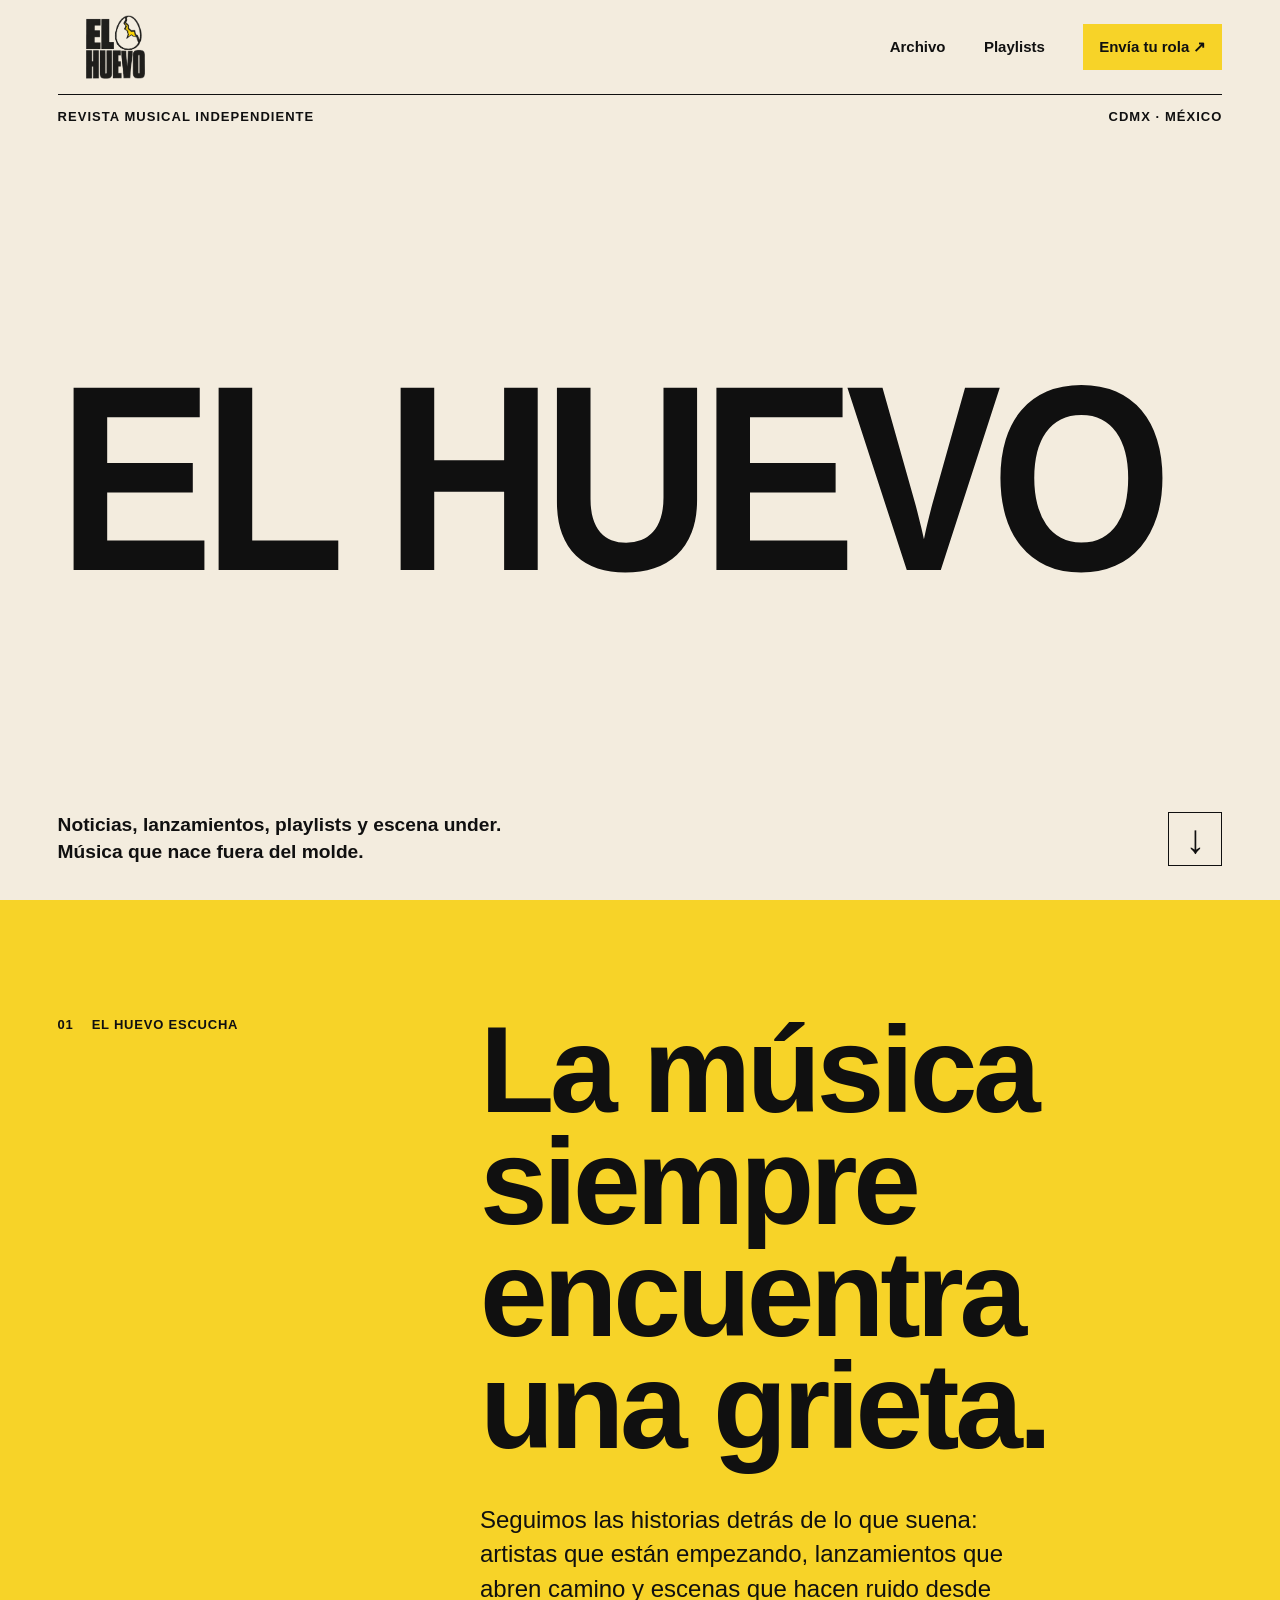
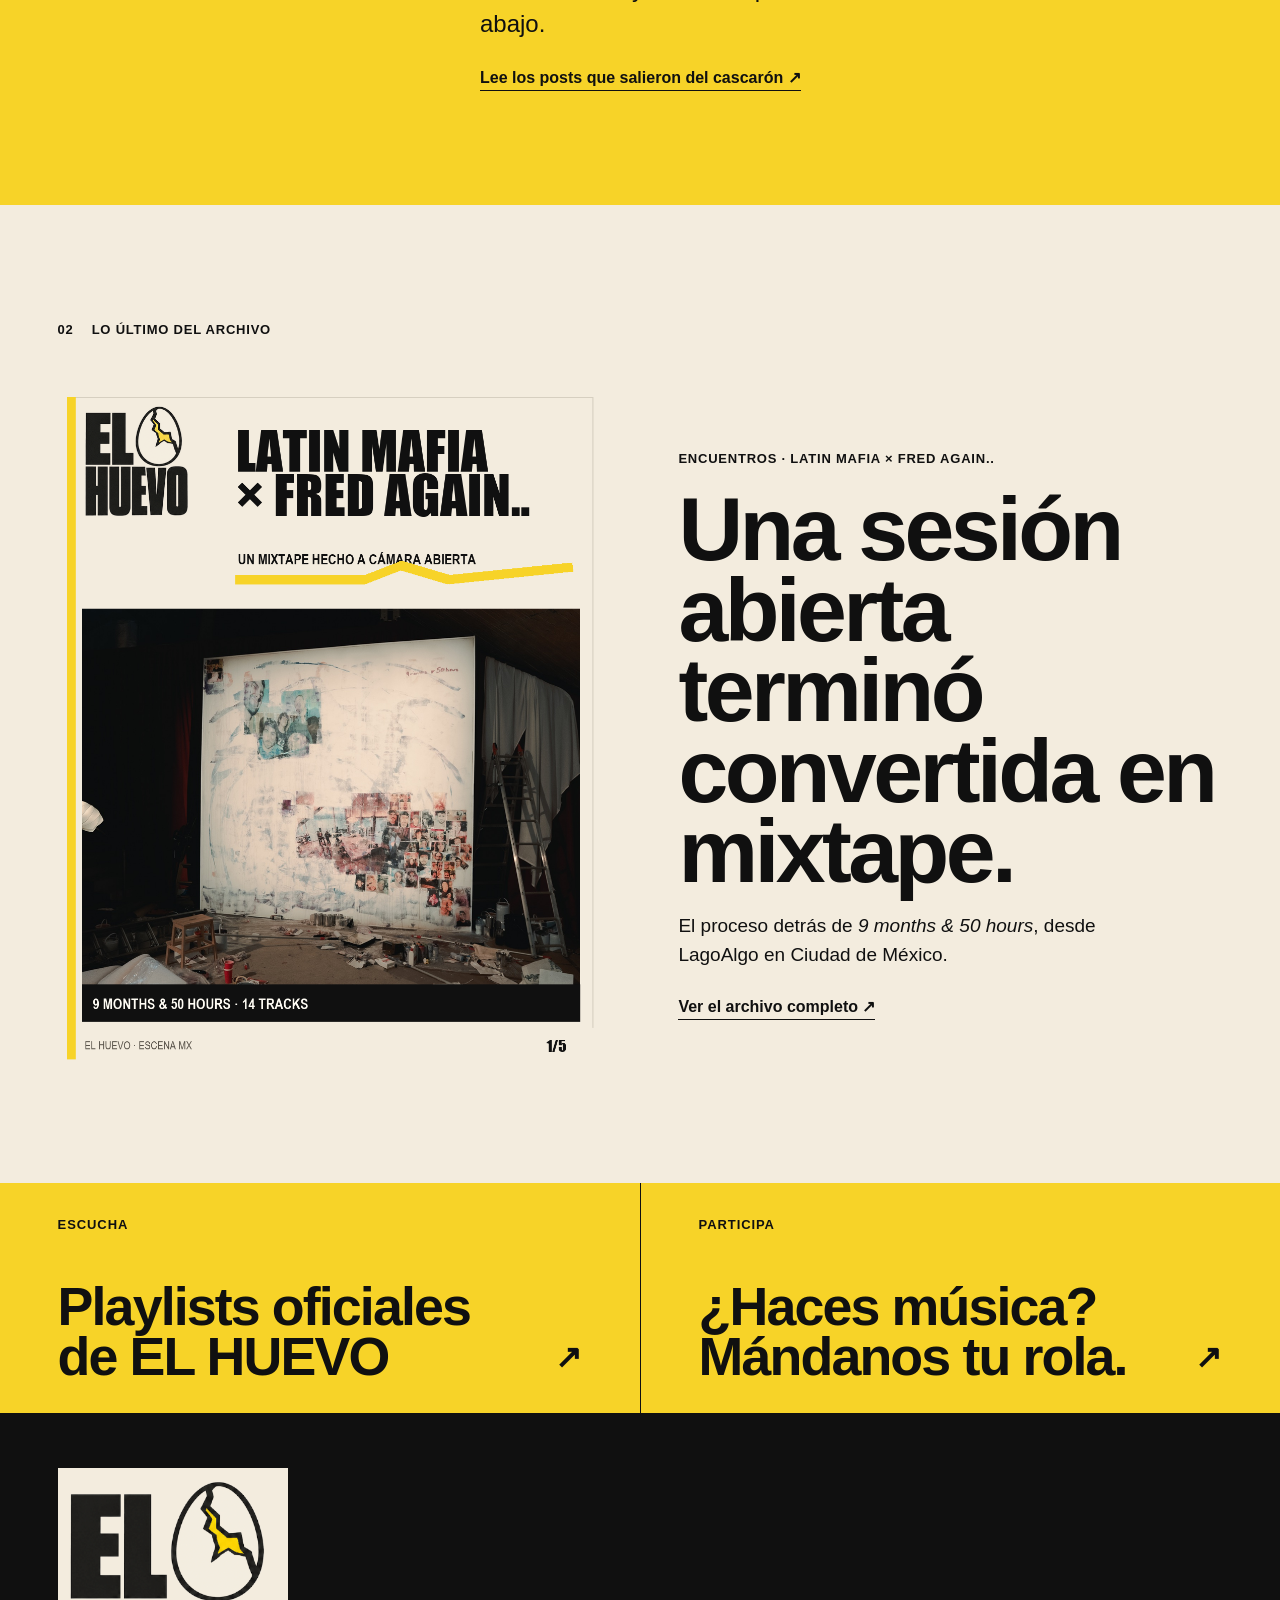
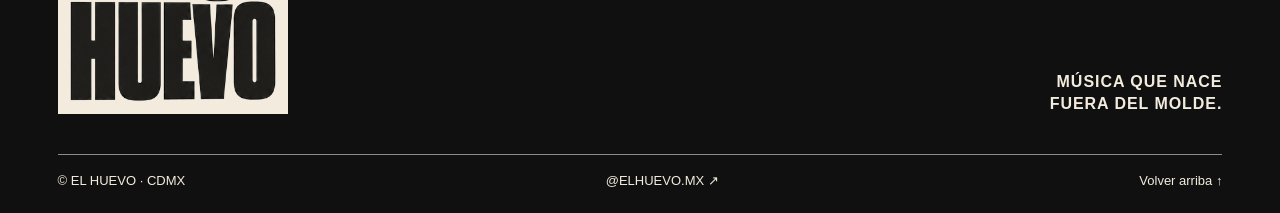
==== index.html @ 940c34d0 "Publish EL HUEVO static website" ====
<!doctype html>
<html lang="es-MX">
<head>
  <meta charset="utf-8"><meta name="viewport" content="width=device-width, initial-scale=1">
  <meta name="theme-color" content="#f3ecde"><meta name="description" content="EL HUEVO: noticias, lanzamientos, playlists y escena under. Música que nace fuera del molde.">
  <title>EL HUEVO — Música que nace fuera del molde</title><link rel="icon" type="image/png" href="assets/logo-el-huevo.png"><link rel="stylesheet" href="styles.css">
</head>
<body>
  <header class="topbar"><a class="brand" href="index.html" aria-label="EL HUEVO, inicio"><img src="assets/logo-el-huevo.png" alt="EL HUEVO"></a>
    <nav aria-label="Navegación principal"><a href="archivo.html">Archivo</a><a href="playlists.html">Playlists</a><a class="nav-send" href="envia.html">Envía tu rola <span aria-hidden="true">↗</span></a></nav>
  </header>
  <main id="inicio">
    <section class="hero" aria-labelledby="hero-title"><div class="hero-meta"><span>REVISTA MUSICAL INDEPENDIENTE</span><span>CDMX · MÉXICO</span></div>
      <h1 id="hero-title">EL HUEVO</h1><div class="hero-bottom"><p>Noticias, lanzamientos, playlists y escena under.<br>Música que nace fuera del molde.</p><a class="arrow-link" href="#ultimas" aria-label="Explora lo último">↓</a></div>
    </section>
    <section class="manifesto"><div class="section-label"><span>01</span><span>EL HUEVO ESCUCHA</span></div><div class="manifesto-copy"><h2>La música<br>siempre encuentra<br>una grieta.</h2><p>Seguimos las historias detrás de lo que suena: artistas que están empezando, lanzamientos que abren camino y escenas que hacen ruido desde abajo.</p><a class="text-link" href="archivo.html">Lee los posts que salieron del cascarón <span aria-hidden="true">↗</span></a></div></section>
    <section class="home-latest" id="ultimas"><div class="section-label"><span>02</span><span>LO ÚLTIMO DEL ARCHIVO</span></div><div class="latest-layout"><a class="latest-image" href="archivo.html"><img src="assets/latin-mafia-portada.png" alt="Portada del post sobre LATIN MAFIA y Fred again.." loading="lazy"></a><div class="latest-copy"><p>ENCUENTROS · LATIN MAFIA × FRED AGAIN..</p><h2>Una sesión abierta terminó convertida en mixtape.</h2><p>El proceso detrás de <em>9 months &amp; 50 hours</em>, desde LagoAlgo en Ciudad de México.</p><a class="text-link" href="archivo.html">Ver el archivo completo <span aria-hidden="true">↗</span></a></div></div></section>
    <section class="home-links"><a href="playlists.html"><span>ESCUCHA</span><strong>Playlists oficiales de EL HUEVO</strong><b aria-hidden="true">↗</b></a><a href="envia.html"><span>PARTICIPA</span><strong>¿Haces música? Mándanos tu rola.</strong><b aria-hidden="true">↗</b></a></section>
  </main>
  <footer><div class="footer-top"><a class="footer-logo" href="index.html" aria-label="Volver al inicio"><img src="assets/logo-el-huevo.png" alt="EL HUEVO"></a><p>MÚSICA QUE NACE<br>FUERA DEL MOLDE.</p></div><div class="footer-bottom"><span>© EL HUEVO · CDMX</span><a href="https://www.instagram.com/elhuevo.mx/" target="_blank" rel="noreferrer">@ELHUEVO.MX ↗</a><a href="index.html">Volver arriba ↑</a></div></footer>
</body></html>
---- styles.css ----
@font-face{font-family:LocalGrotesk;src:local("Arial")} 
:root{--paper:#F3ECDE;--ink:#101010;--yellow:#F7D328;--blue:#163885;--margin:clamp(20px,4.5vw,72px);--display:Impact,"Arial Narrow",Arial,sans-serif;--body:LocalGrotesk,Arial,Helvetica,sans-serif}
*{box-sizing:border-box}html{scroll-behavior:smooth}body{margin:0;background:var(--paper);color:var(--ink);font-family:var(--body);font-size:16px;line-height:1.5}a{color:inherit}a:focus-visible,button:focus-visible,select:focus-visible{outline:3px solid var(--yellow);outline-offset:4px}.topbar{height:94px;padding:14px var(--margin);display:flex;align-items:center;justify-content:space-between}.brand{display:block;width:116px;height:64px}.brand img{width:100%;height:100%;object-fit:contain}.topbar nav{display:flex;gap:clamp(18px,3vw,48px);align-items:center}.topbar nav a{text-decoration:none;font-size:15px;font-weight:700}.topbar nav a:hover,.text-link:hover,.playlist-submit:hover{ text-decoration:underline;text-decoration-thickness:2px;text-underline-offset:5px}.nav-send{background:var(--yellow);padding:12px 16px}.hero{min-height:calc(100svh - 94px);padding:0 var(--margin) 34px;display:flex;flex-direction:column;justify-content:space-between;overflow:hidden}.hero-meta{display:flex;justify-content:space-between;border-top:1px solid var(--ink);padding-top:12px;font-size:13px;font-weight:700;letter-spacing:.08em}.hero h1{font-family:var(--display);font-size:clamp(6.8rem,20.7vw,22rem);line-height:.73;letter-spacing:-.045em;white-space:nowrap;margin:4vh 0 2vh;transform:scaleX(.88);transform-origin:left center}.hero-bottom{display:flex;justify-content:space-between;align-items:end}.hero-bottom p{margin:0;font-size:clamp(17px,1.5vw,22px);line-height:1.4;font-weight:600}.arrow-link{font-size:40px;line-height:1;text-decoration:none;border:1px solid var(--ink);width:54px;height:54px;display:grid;place-items:center}.manifesto{background:var(--yellow);padding:clamp(64px,9vw,140px) var(--margin);display:grid;grid-template-columns:1fr 2fr;gap:4vw;min-height:620px}.section-label{font-size:13px;font-weight:700;letter-spacing:.06em;display:flex;gap:18px;align-items:start}.manifesto-copy{max-width:850px}.manifesto h2,.covers h2,.playlists h2,.submit h2{font-family:var(--display);font-weight:900;letter-spacing:-.035em;line-height:.92;margin:0}.manifesto h2{font-size:clamp(3.7rem,9.5vw,9rem)}.manifesto-copy>p{max-width:540px;font-size:clamp(18px,2vw,24px);line-height:1.45;margin:40px 0 24px}.text-link{font-size:16px;font-weight:700;text-decoration:none;border-bottom:1px solid var(--ink);padding-bottom:4px}.covers{padding:clamp(76px,10vw,150px) var(--margin);background:var(--paper)}.covers-heading{display:flex;justify-content:space-between;align-items:end;margin-bottom:50px}.covers-heading>span{font-size:13px;font-weight:700;letter-spacing:.06em}.covers h2{font-size:clamp(3rem,6.8vw,6.5rem)}.cover-grid{display:grid;grid-template-columns:1.1fr .9fr .9fr;gap:clamp(12px,2vw,28px);align-items:start}.cover{display:block;text-decoration:none}.cover img{width:100%;height:auto;aspect-ratio:4/5;object-fit:cover;display:block}.cover-tall{grid-row:span 2}.cover-tall img{aspect-ratio:4/7}.cover-wide{grid-column:2/4}.cover-wide img{aspect-ratio:16/8;object-position:top}.cover span{display:flex;justify-content:space-between;gap:12px;border-top:1px solid var(--ink);margin-top:10px;padding-top:8px;font-size:13px;font-weight:700}.cover span b{font-size:18px}.credit{font-size:13px;max-width:610px;margin:26px 0 0}.playlists{background:var(--blue);color:var(--paper);padding:clamp(72px,9vw,140px) var(--margin);}.playlist-layout{display:grid;grid-template-columns:1.1fr .9fr;gap:8vw;margin-top:52px;align-items:center}.playlists h2{font-size:clamp(4rem,9vw,9rem)}.playlist-layout>div:first-child>p{max-width:460px;font-size:18px;margin:32px 0 0}.playlist-picker{padding:24px 0;border-top:1px solid var(--paper)}.playlist-picker label{display:block;font-size:15px;font-weight:700;margin-bottom:12px}.playlist-picker select{width:100%;padding:14px 4px;background:transparent;color:var(--paper);border:0;border-bottom:1px solid var(--paper);font:inherit;font-size:18px;border-radius:0}.playlist-picker select option{color:var(--ink)}.playlist-button{margin-top:28px;display:flex;justify-content:space-between;padding:16px 18px;background:var(--yellow);color:var(--ink);text-decoration:none;font-weight:700}.playlist-button:hover,.form-button:hover{background:#ffe875}.playlist-note{font-size:13px;line-height:1.45;max-width:460px}.playlist-submit{display:inline-block;margin-top:22px;font-size:15px;font-weight:700;text-decoration:none;border-bottom:1px solid var(--paper);padding-bottom:4px}.submit{padding:clamp(72px,9vw,140px) var(--margin);background:var(--paper)}.submit-layout{display:grid;grid-template-columns:1.25fr .75fr;gap:8vw;margin-top:55px}.submit-title>p:first-child{font-size:13px;font-weight:700;letter-spacing:.04em;margin:0 0 26px}.submit h2{font-size:clamp(4rem,9vw,9.5rem)}.submit-intro{font-size:clamp(18px,2vw,23px);max-width:650px;margin:34px 0 0}.submit-action{padding-top:10px}.submit-action>p:first-child{font-size:18px;max-width:390px;margin:0 0 30px}.form-button{display:flex;gap:18px;justify-content:space-between;align-items:center;background:var(--yellow);padding:18px 20px;text-decoration:none;font-weight:800}.form-note{font-size:14px;max-width:380px;margin:18px 0}footer{padding:55px var(--margin) 22px;background:var(--ink);color:var(--paper)}.footer-top{display:flex;justify-content:space-between;align-items:end;padding-bottom:40px}.footer-top img{width:min(230px,38vw);height:auto;display:block}.footer-top>p{text-align:right;font-weight:700;letter-spacing:.06em;line-height:1.35}.footer-bottom{border-top:1px solid #8b8b8b;padding-top:16px;display:flex;gap:28px;justify-content:space-between;font-size:13px}.footer-bottom a{text-decoration:none}.footer-bottom a:hover{text-decoration:underline}
@media(max-width:760px){.topbar{height:76px}.brand{width:88px;height:52px}.topbar nav{gap:14px}.topbar nav a{font-size:13px}.topbar nav a:first-child{display:none}.nav-send{padding:10px 12px!important}.hero{min-height:calc(80svh - 76px);padding-bottom:28px}.hero-meta{font-size:11px}.hero h1{font-size:20.5vw;margin:10vh 0;transform:scaleX(.82)}.hero-bottom p{font-size:16px}.arrow-link{width:44px;height:44px;font-size:32px}.manifesto{grid-template-columns:1fr;gap:48px;min-height:0}.manifesto .section-label{justify-content:space-between}.manifesto h2{font-size:clamp(3.7rem,15vw,7rem)}.covers-heading{display:block}.covers-heading>span{display:block;margin-bottom:26px}.covers h2{font-size:clamp(3rem,12vw,6rem)}.cover-grid{grid-template-columns:1fr 1fr;gap:18px 12px}.cover-tall{grid-row:span 1}.cover-tall img{aspect-ratio:4/5}.cover-wide{grid-column:1/3}.cover-wide img{aspect-ratio:4/3}.cover span{font-size:11px}.playlist-layout,.submit-layout{grid-template-columns:1fr;gap:50px}.playlists h2{font-size:clamp(4rem,16vw,7rem)}.playlist-layout{margin-top:42px}.submit h2{font-size:clamp(3.5rem,13.8vw,7rem)}.submit-layout{margin-top:40px}.submit-title>p:first-child{font-size:11px}.footer-bottom{flex-wrap:wrap;gap:12px 20px}.footer-bottom span{width:100%}}
@media(prefers-reduced-motion:reduce){html{scroll-behavior:auto}}
.topbar nav a[aria-current="page"]:not(.nav-send){text-decoration:underline;text-decoration-thickness:2px;text-underline-offset:5px}.inner-page{padding:clamp(60px,9vw,136px) var(--margin) 120px}.page-kicker,.article-category{font-size:13px;font-weight:700;letter-spacing:.07em}.page-title{font-family:var(--display);font-size:clamp(4.5rem,11.5vw,12rem);line-height:.82;letter-spacing:-.045em;margin:36px 0}.page-intro{max-width:760px;font-size:clamp(18px,2.1vw,25px);line-height:1.45;margin:36px 0 80px}.article-list{border-top:1px solid var(--ink)}.article-row{position:relative;display:grid;grid-template-columns:minmax(180px,28%) 1fr 45px;gap:clamp(24px,5vw,80px);align-items:center;padding:34px 0;border-bottom:1px solid var(--ink)}.article-art img{display:block;width:100%;height:auto;aspect-ratio:4/5;object-fit:cover}.article-copy{max-width:660px}.article-copy h2{font-family:var(--display);font-size:clamp(2.2rem,4.5vw,5rem);line-height:.92;letter-spacing:-.035em;margin:12px 0 20px}.article-copy>p:not(.article-category){font-size:18px;line-height:1.5;max-width:600px;margin:0 0 22px}.article-number{font-family:var(--display);font-size:28px;align-self:start}.home-latest{padding:clamp(70px,9vw,130px) var(--margin);background:var(--paper)}.latest-layout{display:grid;grid-template-columns:1fr 1fr;gap:clamp(28px,6vw,90px);align-items:center;margin-top:48px}.latest-image img{display:block;width:100%;height:auto;aspect-ratio:4/5;object-fit:cover}.latest-copy>p:first-child{font-size:13px;font-weight:700;letter-spacing:.06em}.latest-copy h2{font-family:var(--display);font-size:clamp(3.4rem,7vw,7.2rem);line-height:.9;letter-spacing:-.04em;margin:20px 0}.latest-copy>p:not(:first-child){font-size:19px;line-height:1.5;max-width:500px;margin:0 0 26px}.home-links{display:grid;grid-template-columns:1fr 1fr;background:var(--yellow)}.home-links>a{min-height:230px;padding:32px var(--margin);display:grid;grid-template-columns:1fr auto;grid-template-rows:auto 1fr;gap:22px;align-items:end;text-decoration:none}.home-links>a+a{border-left:1px solid var(--ink)}.home-links span{grid-column:1/3;font-size:13px;font-weight:700;letter-spacing:.07em;align-self:start}.home-links strong{font-family:var(--display);font-size:clamp(2rem,4.2vw,4.5rem);line-height:.93;letter-spacing:-.035em;max-width:600px}.home-links b{font-size:32px}.home-links>a:hover strong{text-decoration:underline;text-decoration-thickness:2px;text-underline-offset:6px}.playlist-page{background:var(--blue);color:var(--paper)}.playlist-page .page-title{color:var(--paper)}.playlist-page .page-intro{max-width:670px}.official-playlists{border-top:1px solid var(--paper);padding:50px 0}.playlist-empty{display:grid;grid-template-columns:minmax(180px,30%) 1fr;gap:clamp(28px,6vw,90px);align-items:center;max-width:1000px}.egg-mark{aspect-ratio:4/5;background:var(--yellow);color:var(--ink);display:grid;place-content:center;text-align:center;font-family:var(--display);font-size:clamp(2.8rem,7vw,6.5rem);line-height:.78;letter-spacing:-.035em}.playlist-empty h2{font-family:var(--display);font-size:clamp(2.8rem,6vw,6rem);line-height:.9;letter-spacing:-.035em;margin:0 0 24px}.playlist-empty p{font-size:18px;line-height:1.5;max-width:540px;margin:0 0 24px}.playlist-empty .text-link{border-color:var(--paper)}.playlist-callout{display:flex;justify-content:space-between;align-items:center;gap:28px;border-top:1px solid var(--paper);padding-top:28px}.playlist-callout>p{font-family:var(--display);font-size:clamp(1.8rem,3.8vw,3.4rem);line-height:.95;margin:0}.playlist-callout .form-button{min-width:260px}.send-page .page-intro{margin-bottom:44px}.send-details{display:flex;justify-content:space-between;gap:32px;padding:18px 0;border-top:1px solid var(--ink);border-bottom:1px solid var(--ink);font-size:14px;font-weight:700}.send-details p{margin:0}.send-details p:last-child{max-width:460px;font-weight:400}.form-embed{max-width:900px;margin:44px auto 0}.form-embed iframe{width:100%;height:1300px;border:0;background:var(--paper)}.form-embed>p{font-size:14px;text-align:center;margin-top:14px}.form-embed a{font-weight:700}.footer-logo{display:block;width:min(230px,38vw);padding:12px;background:var(--paper);line-height:0}.footer-logo img{width:100%;height:auto;display:block}.footer-top>a{align-self:end}.footer-top>p{margin:0}
@media(max-width:760px){.topbar{height:76px}.brand{width:72px;height:52px}.topbar nav{gap:clamp(8px,2.8vw,16px)}.topbar nav a{font-size:clamp(11px,3vw,13px);white-space:nowrap}.topbar nav a:first-child{display:inline}.topbar .nav-send{padding:9px 10px!important}.hero{min-height:calc(80svh - 76px)}.article-row{grid-template-columns:34% 1fr;gap:18px;padding:24px 0}.article-copy h2{font-size:clamp(1.9rem,7vw,3.5rem)}.article-copy>p:not(.article-category){font-size:15px}.article-category{font-size:10px}.article-copy .text-link{font-size:13px}.article-number{position:absolute;right:0;top:24px;font-size:18px}.article-copy{padding-right:24px}.page-title{font-size:clamp(4rem,14vw,7rem);margin:28px 0}.page-intro{margin:28px 0 54px}.latest-layout{grid-template-columns:1fr;gap:30px}.latest-copy h2{font-size:clamp(3.5rem,13vw,6rem)}.home-links{grid-template-columns:1fr}.home-links>a{min-height:180px}.home-links>a+a{border-left:0;border-top:1px solid var(--ink)}.playlist-empty{grid-template-columns:1fr;gap:28px}.egg-mark{aspect-ratio:16/7;font-size:clamp(3rem,12vw,5rem)}.playlist-callout{align-items:stretch;flex-direction:column}.playlist-callout .form-button{min-width:0}.send-details{display:block}.send-details p+p{margin-top:18px}.form-embed{margin-top:28px}.form-embed iframe{height:1400px}.footer-logo{width:150px;padding:9px}.footer-top{gap:20px}.footer-top>p{font-size:12px}}
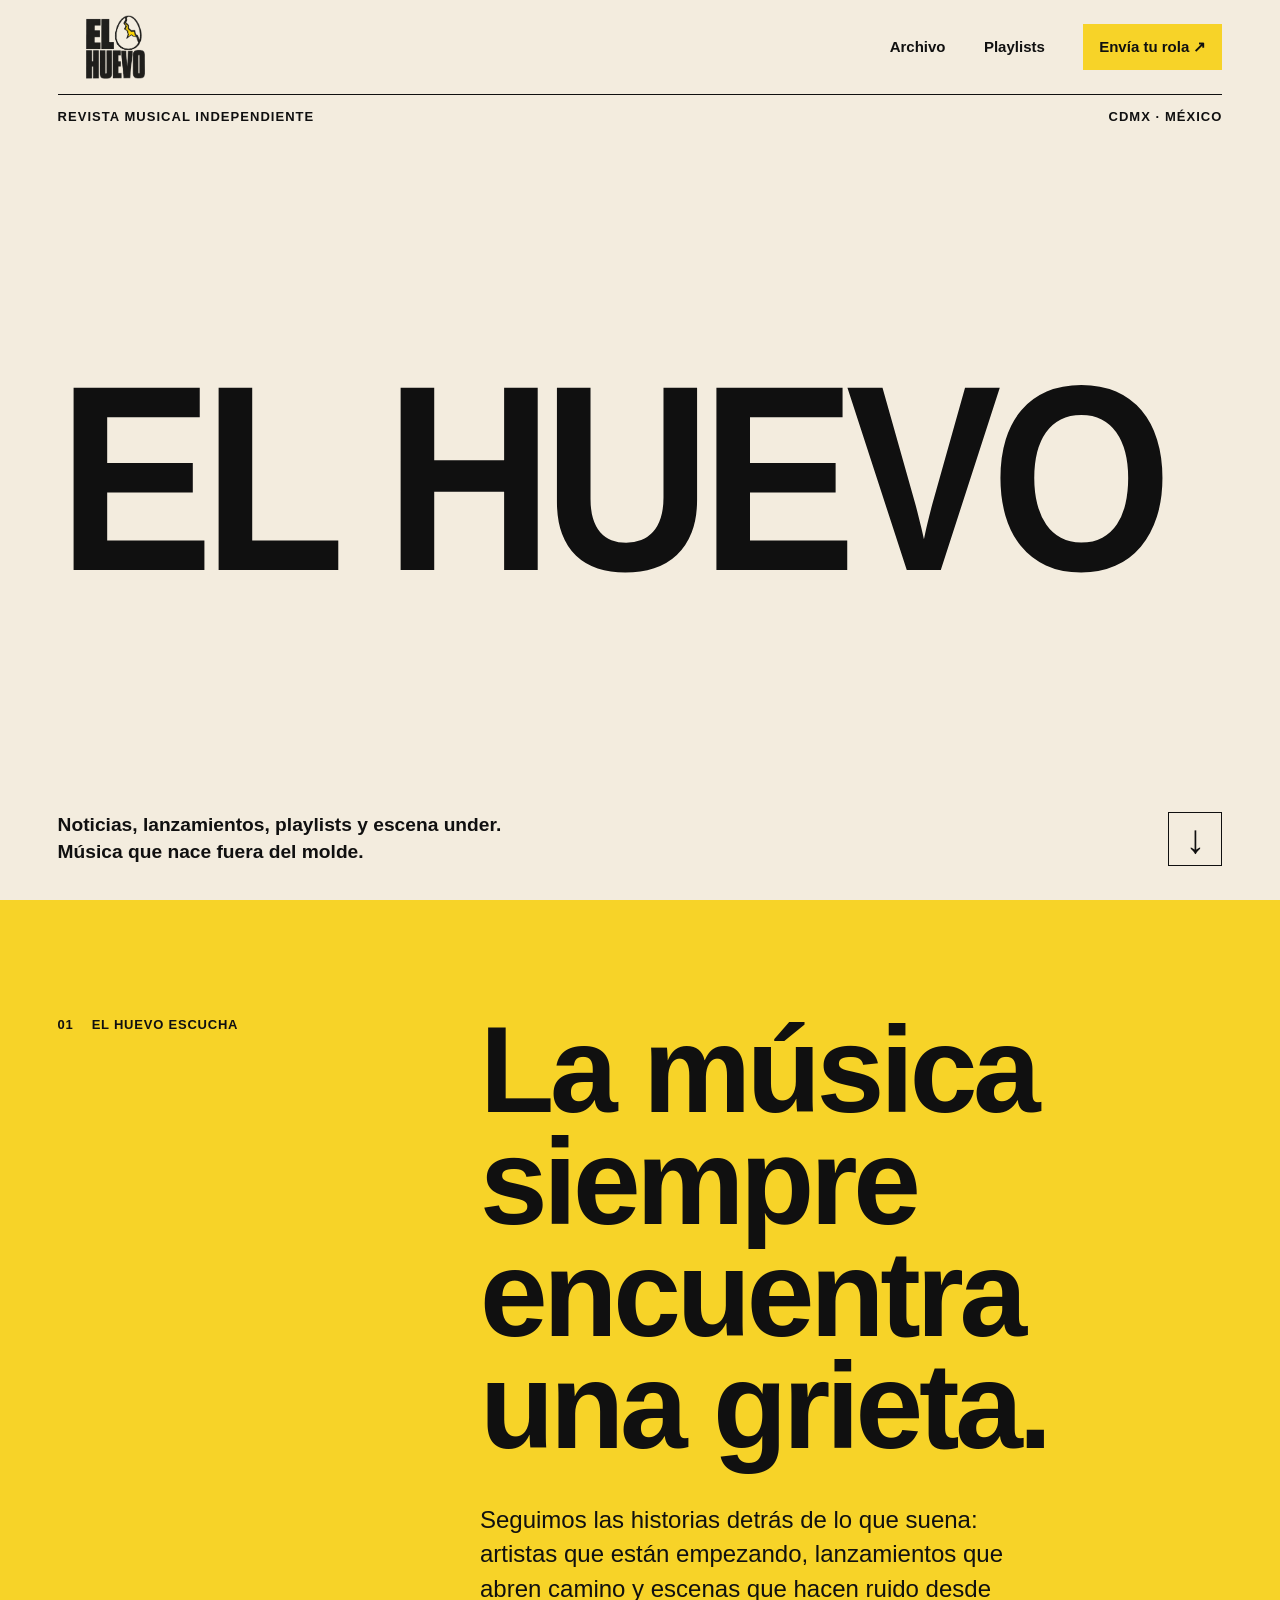
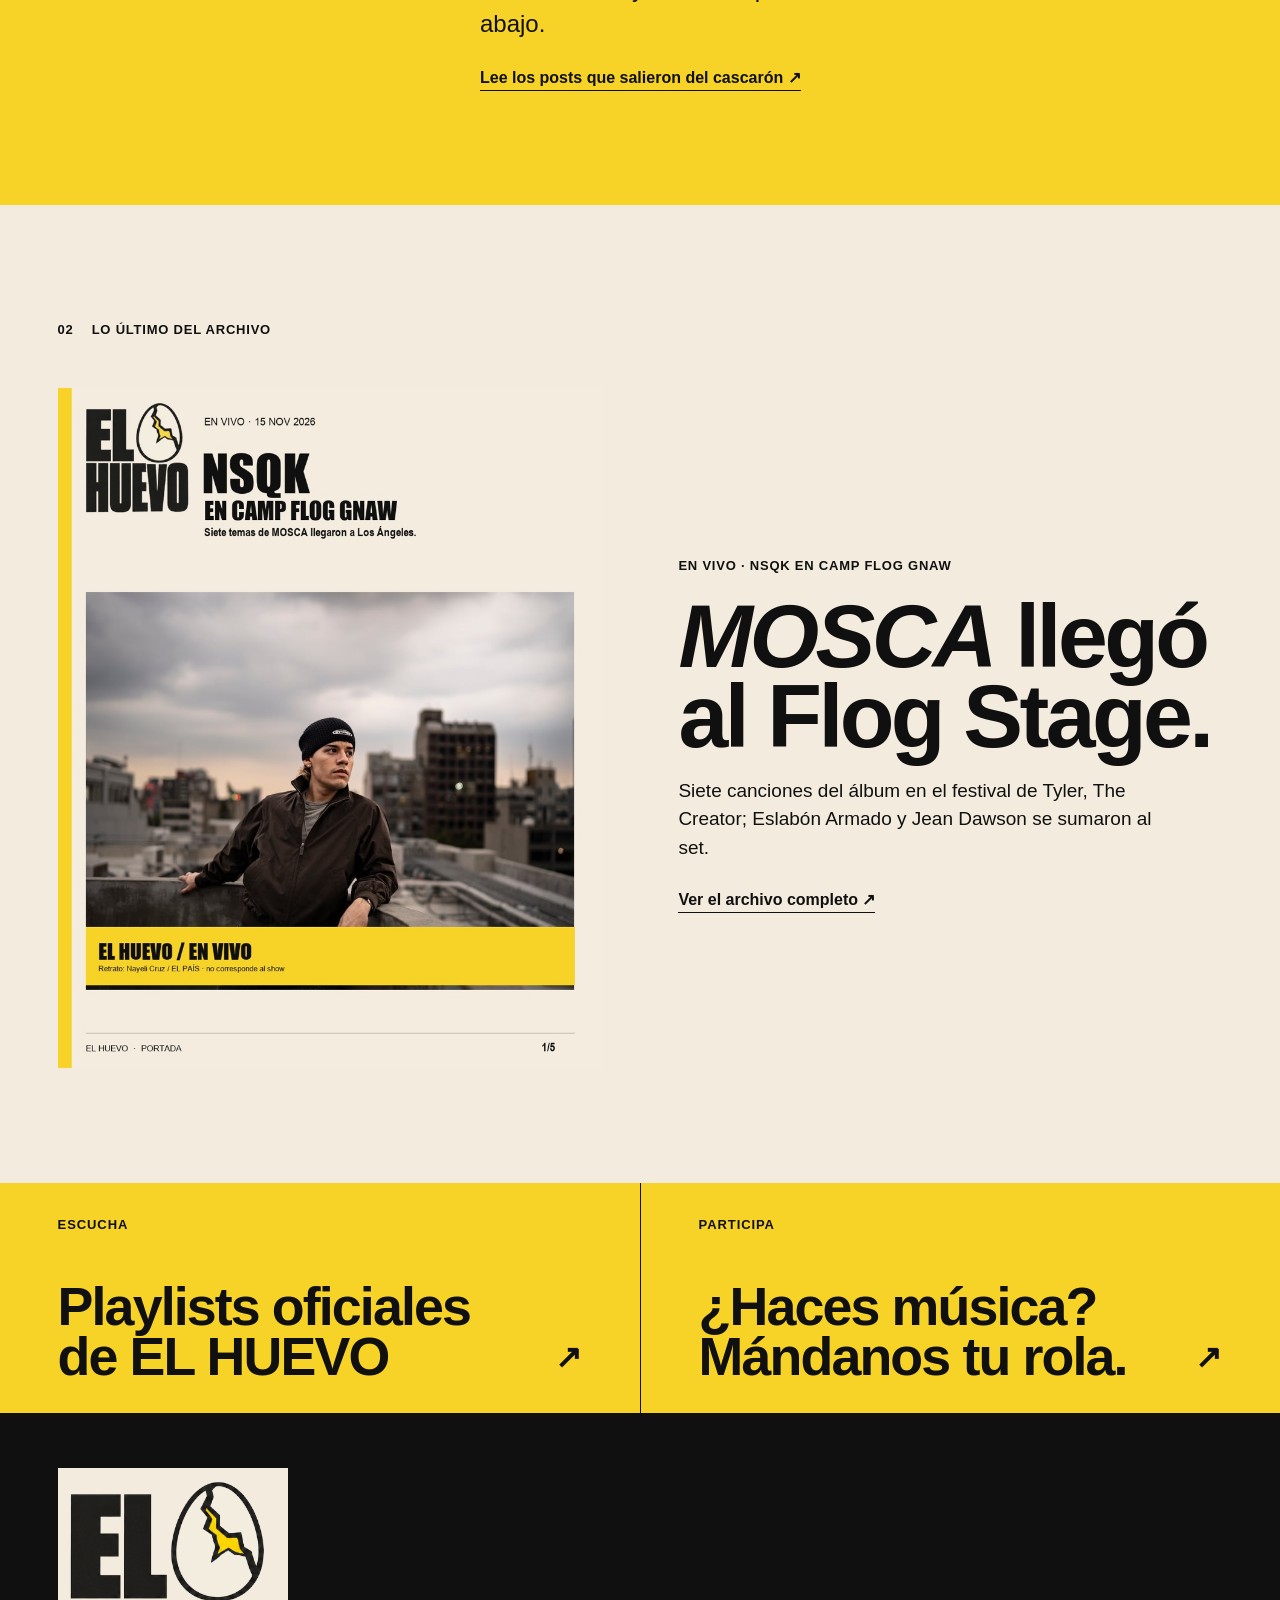
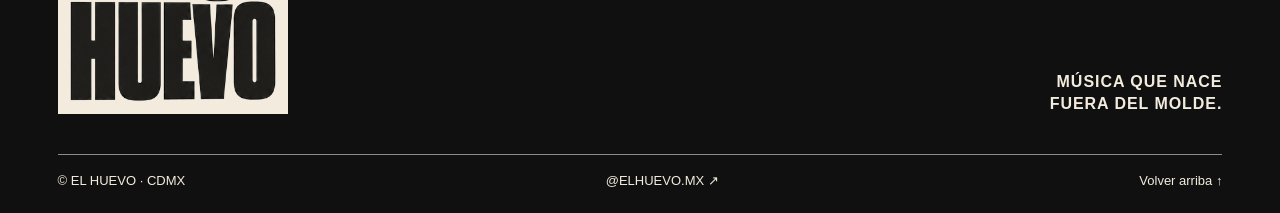
==== commit 8852ac4b: "Add latest EL HUEVO posts from Instagram" ====
--- a/index.html
+++ b/index.html
@@ -14,8 +14,8 @@
       <h1 id="hero-title">EL HUEVO</h1><div class="hero-bottom"><p>Noticias, lanzamientos, playlists y escena under.<br>Música que nace fuera del molde.</p><a class="arrow-link" href="#ultimas" aria-label="Explora lo último">↓</a></div>
     </section>
     <section class="manifesto"><div class="section-label"><span>01</span><span>EL HUEVO ESCUCHA</span></div><div class="manifesto-copy"><h2>La música<br>siempre encuentra<br>una grieta.</h2><p>Seguimos las historias detrás de lo que suena: artistas que están empezando, lanzamientos que abren camino y escenas que hacen ruido desde abajo.</p><a class="text-link" href="archivo.html">Lee los posts que salieron del cascarón <span aria-hidden="true">↗</span></a></div></section>
-    <section class="home-latest" id="ultimas"><div class="section-label"><span>02</span><span>LO ÚLTIMO DEL ARCHIVO</span></div><div class="latest-layout"><a class="latest-image" href="archivo.html"><img src="assets/latin-mafia-portada.png" alt="Portada del post sobre LATIN MAFIA y Fred again.." loading="lazy"></a><div class="latest-copy"><p>ENCUENTROS · LATIN MAFIA × FRED AGAIN..</p><h2>Una sesión abierta terminó convertida en mixtape.</h2><p>El proceso detrás de <em>9 months &amp; 50 hours</em>, desde LagoAlgo en Ciudad de México.</p><a class="text-link" href="archivo.html">Ver el archivo completo <span aria-hidden="true">↗</span></a></div></div></section>
+    <section class="home-latest" id="ultimas"><div class="section-label"><span>02</span><span>LO ÚLTIMO DEL ARCHIVO</span></div><div class="latest-layout"><a class="latest-image" href="archivo.html"><img src="assets/nsqk-camp-flog-gnaw.jpg" alt="Portada del post de NSQK en Camp Flog Gnaw" loading="lazy"></a><div class="latest-copy"><p>EN VIVO · NSQK EN CAMP FLOG GNAW</p><h2><em>MOSCA</em> llegó al Flog Stage.</h2><p>Siete canciones del álbum en el festival de Tyler, The Creator; Eslabón Armado y Jean Dawson se sumaron al set.</p><a class="text-link" href="archivo.html">Ver el archivo completo <span aria-hidden="true">↗</span></a></div></div></section>
     <section class="home-links"><a href="playlists.html"><span>ESCUCHA</span><strong>Playlists oficiales de EL HUEVO</strong><b aria-hidden="true">↗</b></a><a href="envia.html"><span>PARTICIPA</span><strong>¿Haces música? Mándanos tu rola.</strong><b aria-hidden="true">↗</b></a></section>
   </main>
-  <footer><div class="footer-top"><a class="footer-logo" href="index.html" aria-label="Volver al inicio"><img src="assets/logo-el-huevo.png" alt="EL HUEVO"></a><p>MÚSICA QUE NACE<br>FUERA DEL MOLDE.</p></div><div class="footer-bottom"><span>© EL HUEVO · CDMX</span><a href="https://www.instagram.com/elhuevo.mx/" target="_blank" rel="noreferrer">@ELHUEVO.MX ↗</a><a href="index.html">Volver arriba ↑</a></div></footer>
+  <footer><div class="footer-top"><a class="footer-logo" href="index.html" aria-label="Volver al inicio"><img src="assets/logo-el-huevo.png" alt="EL HUEVO"></a><p>MÚSICA QUE NACE<br>FUERA DEL MOLDE.</p></div><div class="footer-bottom"><span>© EL HUEVO · CDMX</span><a href="https://www.instagram.com/elhuevo.mx?jplx=ajBsY2oyNjFiMGxo" target="_blank" rel="noreferrer">@ELHUEVO.MX ↗</a><a href="index.html">Volver arriba ↑</a></div></footer>
 </body></html>
--- a/styles.css
+++ b/styles.css
@@ -5,3 +5,5 @@
 @media(prefers-reduced-motion:reduce){html{scroll-behavior:auto}}
 .topbar nav a[aria-current="page"]:not(.nav-send){text-decoration:underline;text-decoration-thickness:2px;text-underline-offset:5px}.inner-page{padding:clamp(60px,9vw,136px) var(--margin) 120px}.page-kicker,.article-category{font-size:13px;font-weight:700;letter-spacing:.07em}.page-title{font-family:var(--display);font-size:clamp(4.5rem,11.5vw,12rem);line-height:.82;letter-spacing:-.045em;margin:36px 0}.page-intro{max-width:760px;font-size:clamp(18px,2.1vw,25px);line-height:1.45;margin:36px 0 80px}.article-list{border-top:1px solid var(--ink)}.article-row{position:relative;display:grid;grid-template-columns:minmax(180px,28%) 1fr 45px;gap:clamp(24px,5vw,80px);align-items:center;padding:34px 0;border-bottom:1px solid var(--ink)}.article-art img{display:block;width:100%;height:auto;aspect-ratio:4/5;object-fit:cover}.article-copy{max-width:660px}.article-copy h2{font-family:var(--display);font-size:clamp(2.2rem,4.5vw,5rem);line-height:.92;letter-spacing:-.035em;margin:12px 0 20px}.article-copy>p:not(.article-category){font-size:18px;line-height:1.5;max-width:600px;margin:0 0 22px}.article-number{font-family:var(--display);font-size:28px;align-self:start}.home-latest{padding:clamp(70px,9vw,130px) var(--margin);background:var(--paper)}.latest-layout{display:grid;grid-template-columns:1fr 1fr;gap:clamp(28px,6vw,90px);align-items:center;margin-top:48px}.latest-image img{display:block;width:100%;height:auto;aspect-ratio:4/5;object-fit:cover}.latest-copy>p:first-child{font-size:13px;font-weight:700;letter-spacing:.06em}.latest-copy h2{font-family:var(--display);font-size:clamp(3.4rem,7vw,7.2rem);line-height:.9;letter-spacing:-.04em;margin:20px 0}.latest-copy>p:not(:first-child){font-size:19px;line-height:1.5;max-width:500px;margin:0 0 26px}.home-links{display:grid;grid-template-columns:1fr 1fr;background:var(--yellow)}.home-links>a{min-height:230px;padding:32px var(--margin);display:grid;grid-template-columns:1fr auto;grid-template-rows:auto 1fr;gap:22px;align-items:end;text-decoration:none}.home-links>a+a{border-left:1px solid var(--ink)}.home-links span{grid-column:1/3;font-size:13px;font-weight:700;letter-spacing:.07em;align-self:start}.home-links strong{font-family:var(--display);font-size:clamp(2rem,4.2vw,4.5rem);line-height:.93;letter-spacing:-.035em;max-width:600px}.home-links b{font-size:32px}.home-links>a:hover strong{text-decoration:underline;text-decoration-thickness:2px;text-underline-offset:6px}.playlist-page{background:var(--blue);color:var(--paper)}.playlist-page .page-title{color:var(--paper)}.playlist-page .page-intro{max-width:670px}.official-playlists{border-top:1px solid var(--paper);padding:50px 0}.playlist-empty{display:grid;grid-template-columns:minmax(180px,30%) 1fr;gap:clamp(28px,6vw,90px);align-items:center;max-width:1000px}.egg-mark{aspect-ratio:4/5;background:var(--yellow);color:var(--ink);display:grid;place-content:center;text-align:center;font-family:var(--display);font-size:clamp(2.8rem,7vw,6.5rem);line-height:.78;letter-spacing:-.035em}.playlist-empty h2{font-family:var(--display);font-size:clamp(2.8rem,6vw,6rem);line-height:.9;letter-spacing:-.035em;margin:0 0 24px}.playlist-empty p{font-size:18px;line-height:1.5;max-width:540px;margin:0 0 24px}.playlist-empty .text-link{border-color:var(--paper)}.playlist-callout{display:flex;justify-content:space-between;align-items:center;gap:28px;border-top:1px solid var(--paper);padding-top:28px}.playlist-callout>p{font-family:var(--display);font-size:clamp(1.8rem,3.8vw,3.4rem);line-height:.95;margin:0}.playlist-callout .form-button{min-width:260px}.send-page .page-intro{margin-bottom:44px}.send-details{display:flex;justify-content:space-between;gap:32px;padding:18px 0;border-top:1px solid var(--ink);border-bottom:1px solid var(--ink);font-size:14px;font-weight:700}.send-details p{margin:0}.send-details p:last-child{max-width:460px;font-weight:400}.form-embed{max-width:900px;margin:44px auto 0}.form-embed iframe{width:100%;height:1300px;border:0;background:var(--paper)}.form-embed>p{font-size:14px;text-align:center;margin-top:14px}.form-embed a{font-weight:700}.footer-logo{display:block;width:min(230px,38vw);padding:12px;background:var(--paper);line-height:0}.footer-logo img{width:100%;height:auto;display:block}.footer-top>a{align-self:end}.footer-top>p{margin:0}
 @media(max-width:760px){.topbar{height:76px}.brand{width:72px;height:52px}.topbar nav{gap:clamp(8px,2.8vw,16px)}.topbar nav a{font-size:clamp(11px,3vw,13px);white-space:nowrap}.topbar nav a:first-child{display:inline}.topbar .nav-send{padding:9px 10px!important}.hero{min-height:calc(80svh - 76px)}.article-row{grid-template-columns:34% 1fr;gap:18px;padding:24px 0}.article-copy h2{font-size:clamp(1.9rem,7vw,3.5rem)}.article-copy>p:not(.article-category){font-size:15px}.article-category{font-size:10px}.article-copy .text-link{font-size:13px}.article-number{position:absolute;right:0;top:24px;font-size:18px}.article-copy{padding-right:24px}.page-title{font-size:clamp(4rem,14vw,7rem);margin:28px 0}.page-intro{margin:28px 0 54px}.latest-layout{grid-template-columns:1fr;gap:30px}.latest-copy h2{font-size:clamp(3.5rem,13vw,6rem)}.home-links{grid-template-columns:1fr}.home-links>a{min-height:180px}.home-links>a+a{border-left:0;border-top:1px solid var(--ink)}.playlist-empty{grid-template-columns:1fr;gap:28px}.egg-mark{aspect-ratio:16/7;font-size:clamp(3rem,12vw,5rem)}.playlist-callout{align-items:stretch;flex-direction:column}.playlist-callout .form-button{min-width:0}.send-details{display:block}.send-details p+p{margin-top:18px}.form-embed{margin-top:28px}.form-embed iframe{height:1400px}.footer-logo{width:150px;padding:9px}.footer-top{gap:20px}.footer-top>p{font-size:12px}}
+
+.article-sources{font-size:14px;line-height:1.45;max-width:600px;margin:-10px 0 18px;color:var(--ink)}.article-sources a{text-decoration-thickness:1px;text-underline-offset:3px}
